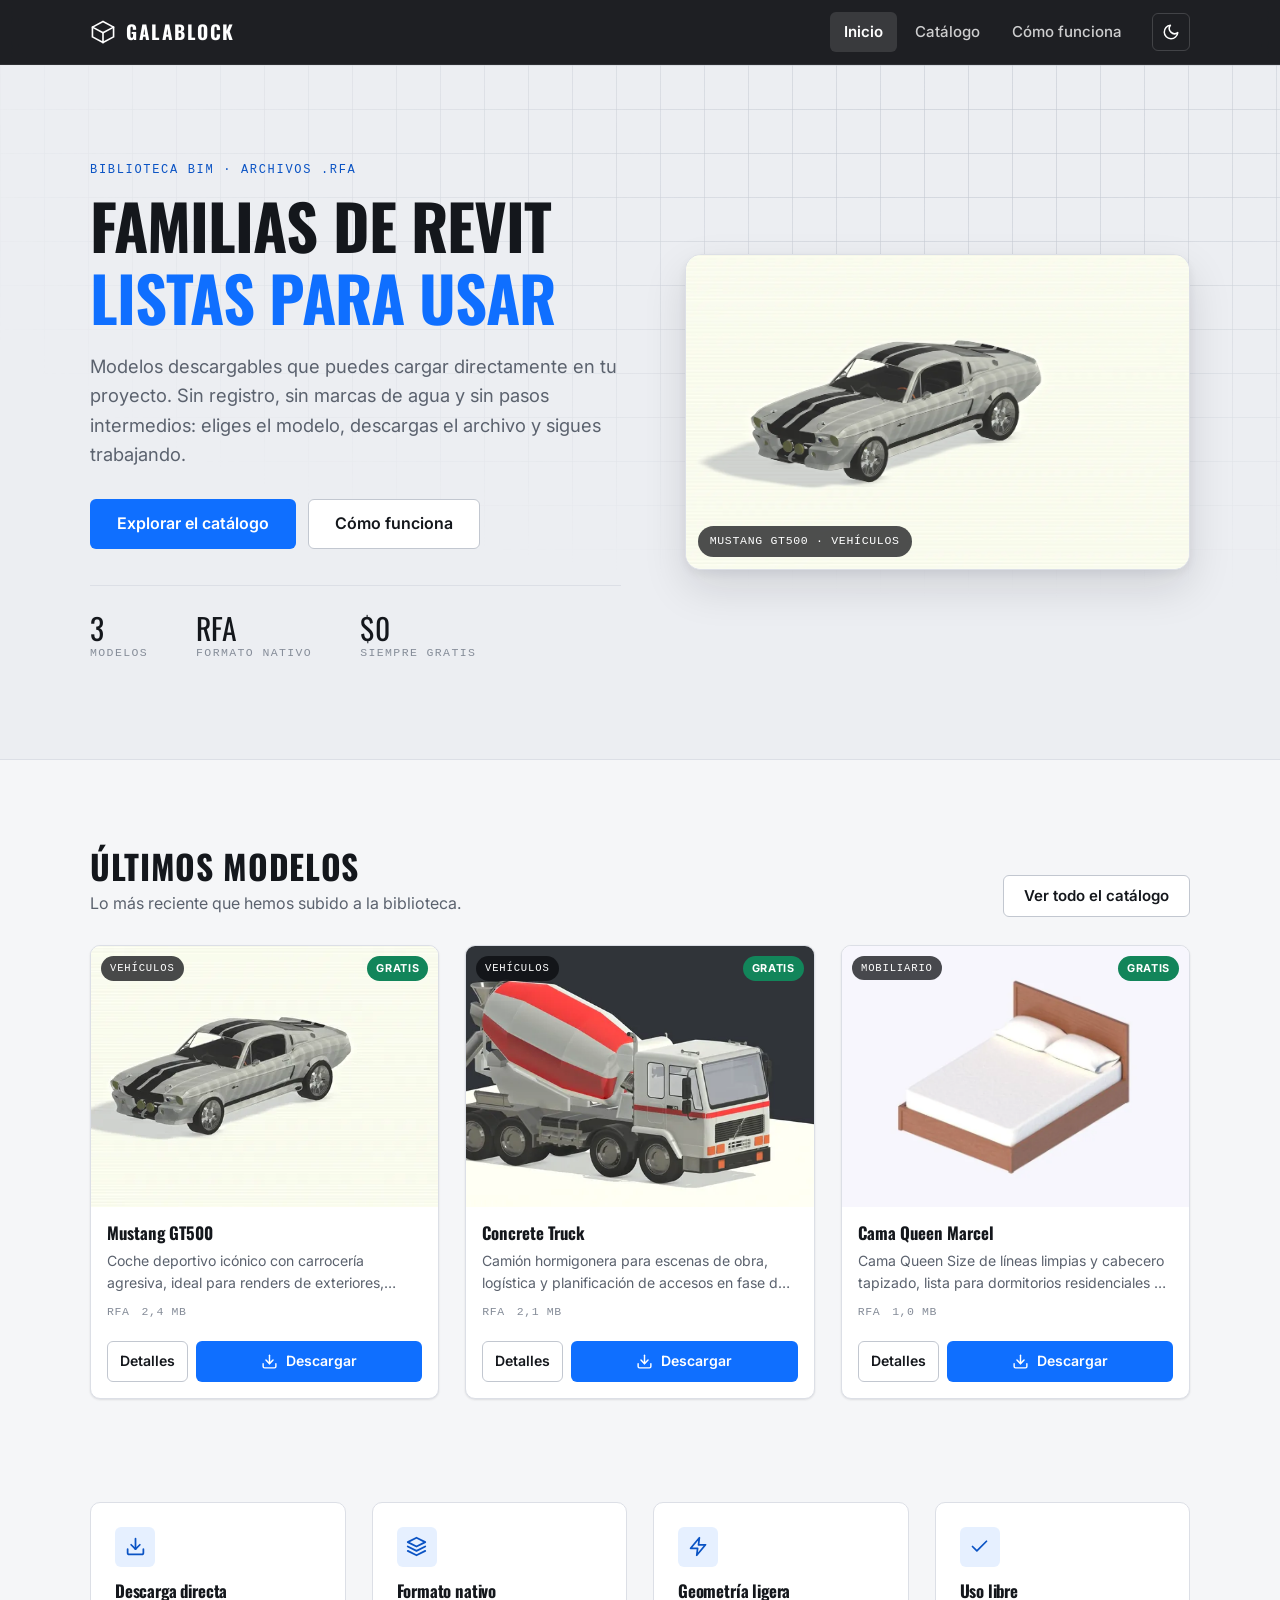
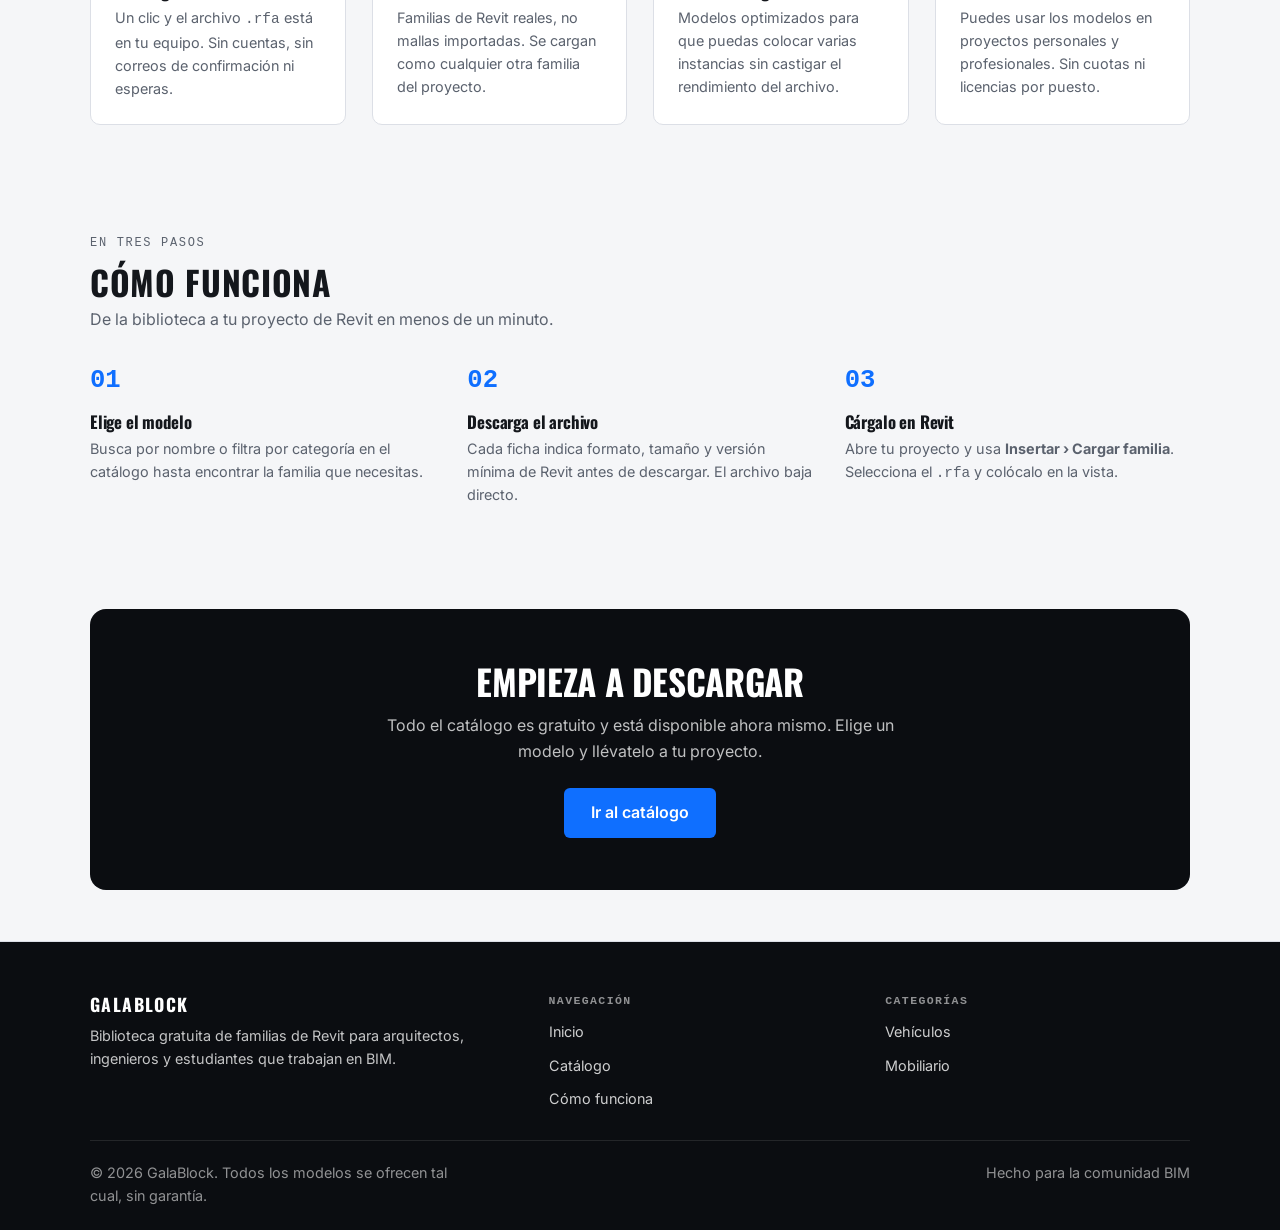
==== index.html @ b0af9d2e "Rediseño completo del sitio: rendimiento, accesibilidad, SEO y mantenimiento La web era una única pl" ====
<!DOCTYPE html>
<html lang="es">
<head>
<meta charset="UTF-8">
<meta name="viewport" content="width=device-width, initial-scale=1">
<title>GalaBlock — Familias de Revit gratis para descargar</title>
<meta name="description" content="Biblioteca gratuita de familias de Revit (.rfa) listas para cargar en tus proyectos BIM: vehículos, mobiliario y más. Descarga directa, sin registro.">
<meta name="author" content="GalaBlock">
<meta name="theme-color" content="#ffffff" media="(prefers-color-scheme: light)">
<meta name="theme-color" content="#0b0d11" media="(prefers-color-scheme: dark)">
<link rel="canonical" href="https://galablock-store.github.io/">

<!-- Redes sociales -->
<meta property="og:type" content="website">
<meta property="og:site_name" content="GalaBlock">
<meta property="og:locale" content="es_ES">
<meta property="og:title" content="GalaBlock — Familias de Revit gratis para descargar">
<meta property="og:description" content="Biblioteca gratuita de familias de Revit (.rfa) listas para cargar en tus proyectos BIM. Descarga directa, sin registro.">
<meta property="og:url" content="https://galablock-store.github.io/">
<meta property="og:image" content="https://galablock-store.github.io/assets/img/og-cover.jpg">
<meta property="og:image:width" content="1200">
<meta property="og:image:height" content="630">
<meta name="twitter:card" content="summary_large_image">
<meta name="twitter:title" content="GalaBlock — Familias de Revit gratis para descargar">
<meta name="twitter:description" content="Biblioteca gratuita de familias de Revit (.rfa) listas para cargar en tus proyectos BIM.">
<meta name="twitter:image" content="https://galablock-store.github.io/assets/img/og-cover.jpg">

<link rel="icon" href="favicon.svg" type="image/svg+xml">
<link rel="apple-touch-icon" href="favicon.svg">
<link rel="manifest" href="site.webmanifest">

<link rel="preconnect" href="https://fonts.googleapis.com">
<link rel="preconnect" href="https://fonts.gstatic.com" crossorigin>
<link rel="stylesheet" href="https://fonts.googleapis.com/css2?family=Oswald:wght@500;700&family=Inter:wght@400;500;600&display=swap">
<link rel="stylesheet" href="assets/css/styles.css">
<link rel="preload" as="image" href="assets/img/mustang-gt500-full.webp" type="image/webp">

<!-- Aplica el tema guardado antes de pintar, para evitar el destello blanco. -->
<script>
(function () {
  try {
    var saved = localStorage.getItem('galablock-theme');
    if (saved === 'light' || saved === 'dark') {
      document.documentElement.setAttribute('data-theme', saved);
      return;
    }
  } catch (e) {}
  document.documentElement.removeAttribute('data-theme');
})();
// Con JS activo se permite la animación de entrada; sin él, el contenido
// se muestra directamente en lugar de quedarse invisible.
document.documentElement.classList.add('js');
</script>

<script type="application/ld+json">
{
  "@context": "https://schema.org",
  "@type": "WebSite",
  "name": "GalaBlock",
  "url": "https://galablock-store.github.io/",
  "description": "Biblioteca gratuita de familias de Revit (.rfa) para proyectos BIM.",
  "inLanguage": "es",
  "potentialAction": {
    "@type": "SearchAction",
    "target": "https://galablock-store.github.io/products.html?q={search_term_string}",
    "query-input": "required name=search_term_string"
  }
}
</script>
</head>
<body>
<a class="skip-link" href="#main">Saltar al contenido</a>

<header class="site-header">
  <div class="wrap site-header__inner">
    <a class="brand" href="index.html">
      <svg class="brand__mark" viewBox="0 0 64 64" fill="none" stroke="currentColor" stroke-width="4" stroke-linejoin="round" stroke-linecap="round" aria-hidden="true">
        <path d="M32 6 58 20 32 34 6 20z"/><path d="M6 20v24l26 14V34"/><path d="M58 20v24L32 58"/>
      </svg>
      GALABLOCK
    </a>

    <button class="nav-toggle" type="button" aria-expanded="false" aria-controls="primary-nav" aria-label="Abrir menú">
      <svg viewBox="0 0 24 24" fill="none" stroke="currentColor" stroke-width="2" stroke-linecap="round" aria-hidden="true">
        <path d="M4 7h16M4 12h16M4 17h16"/>
      </svg>
    </button>

    <nav class="site-nav" id="primary-nav" aria-label="Navegación principal">
      <ul>
        <li><a href="index.html">Inicio</a></li>
        <li><a href="products.html">Catálogo</a></li>
        <li><a href="index.html#como-funciona">Cómo funciona</a></li>
      </ul>
    </nav>

    <button class="theme-toggle" type="button" aria-label="Cambiar tema" title="Cambiar tema">
      <svg class="icon-moon" viewBox="0 0 24 24" fill="none" stroke="currentColor" stroke-width="2" stroke-linecap="round" stroke-linejoin="round" aria-hidden="true">
        <path d="M21 12.8A9 9 0 1 1 11.2 3a7 7 0 0 0 9.8 9.8z"/>
      </svg>
      <svg class="icon-sun" viewBox="0 0 24 24" fill="none" stroke="currentColor" stroke-width="2" stroke-linecap="round" aria-hidden="true">
        <circle cx="12" cy="12" r="4"/><path d="M12 2v2M12 20v2M2 12h2M20 12h2M5 5l1.5 1.5M17.5 17.5 19 19M19 5l-1.5 1.5M6.5 17.5 5 19"/>
      </svg>
    </button>
  </div>
</header>

<main id="main">

  <!-- ===================== Hero ===================== -->
  <section class="hero">
    <div class="wrap hero__inner">
      <div>
        <p class="eyebrow">Biblioteca BIM · Archivos .rfa</p>
        <h1>Familias de Revit <em>listas para usar</em></h1>
        <p class="hero__lead">
          Modelos descargables que puedes cargar directamente en tu proyecto.
          Sin registro, sin marcas de agua y sin pasos intermedios: eliges el
          modelo, descargas el archivo y sigues trabajando.
        </p>
        <div class="hero__actions">
          <a class="btn btn--primary btn--lg" href="products.html">Explorar el catálogo</a>
          <a class="btn btn--ghost btn--lg" href="#como-funciona">Cómo funciona</a>
        </div>
        <ul class="hero__stats">
          <li>
            <span class="stat__value" data-stat="count">—</span>
            <span class="stat__label">Modelos</span>
          </li>
          <li>
            <span class="stat__value">RFA</span>
            <span class="stat__label">Formato nativo</span>
          </li>
          <li>
            <span class="stat__value">$0</span>
            <span class="stat__label">Siempre gratis</span>
          </li>
        </ul>
      </div>

      <figure class="hero__art">
        <picture>
          <source type="image/webp" srcset="assets/img/mustang-gt500-full.webp">
          <img src="assets/img/mustang-gt500-full.jpg"
               alt="Render de una familia de Revit de un coche deportivo Mustang GT500"
               width="1600" height="771" fetchpriority="high" decoding="async">
        </picture>
        <figcaption>Mustang GT500 · Vehículos</figcaption>
      </figure>
    </div>
  </section>

  <!-- Espacio publicitario (se mantiene el banner existente) -->
  <div class="wrap">
    <aside class="ad-slot" aria-label="Publicidad">
      <script>
        atOptions = {
          key: '94309094bdf5b0afbe1424dee0899a27',
          format: 'iframe',
          height: 90,
          width: 728,
          params: {}
        };
      </script>
      <script src="https://www.topcreativeformat.com/94309094bdf5b0afbe1424dee0899a27/invoke.js"></script>
    </aside>
  </div>

  <!-- ===================== Destacados ===================== -->
  <section class="section section--tight">
    <div class="wrap">
      <div class="section-head reveal">
        <div>
          <h2>Últimos modelos</h2>
          <p>Lo más reciente que hemos subido a la biblioteca.</p>
        </div>
        <a class="btn btn--ghost" href="products.html">Ver todo el catálogo</a>
      </div>

      <div class="grid" id="featured-grid" data-limit="3"></div>

      <noscript>
        <div class="empty-state">
          <h3>Activa JavaScript para ver el catálogo</h3>
          <p>Mientras tanto, puedes descargar los modelos directamente:</p>
          <ul style="list-style:none;display:grid;gap:10px;justify-items:center">
            <li><a href="galablock.store/LR_Ford_GT40_10353%20(2).rfa" download>Mustang GT500 (RFA, 2,4 MB)</a></li>
            <li><a href="galablock.store/Concrete_Truck_2012.rfa" download>Concrete Truck (RFA, 2,1 MB)</a></li>
            <li><a href="galablock.store/Cama%20Queen%20Marcel.rfa" download>Cama Queen Marcel (RFA, 1 MB)</a></li>
          </ul>
        </div>
      </noscript>
    </div>
  </section>

  <!-- ===================== Ventajas ===================== -->
  <section class="section section--tight">
    <div class="wrap">
      <ul class="features reveal">
        <li class="feature">
          <span class="feature__icon">
            <svg viewBox="0 0 24 24" fill="none" stroke="currentColor" stroke-width="2" stroke-linecap="round" stroke-linejoin="round" aria-hidden="true"><path d="M21 15v4a2 2 0 0 1-2 2H5a2 2 0 0 1-2-2v-4"/><path d="M7 10l5 5 5-5"/><path d="M12 15V3"/></svg>
          </span>
          <h3>Descarga directa</h3>
          <p>Un clic y el archivo <code>.rfa</code> está en tu equipo. Sin cuentas, sin correos de confirmación ni esperas.</p>
        </li>
        <li class="feature">
          <span class="feature__icon">
            <svg viewBox="0 0 24 24" fill="none" stroke="currentColor" stroke-width="2" stroke-linecap="round" stroke-linejoin="round" aria-hidden="true"><path d="M12 2 2 7l10 5 10-5z"/><path d="M2 17l10 5 10-5"/><path d="M2 12l10 5 10-5"/></svg>
          </span>
          <h3>Formato nativo</h3>
          <p>Familias de Revit reales, no mallas importadas. Se cargan como cualquier otra familia del proyecto.</p>
        </li>
        <li class="feature">
          <span class="feature__icon">
            <svg viewBox="0 0 24 24" fill="none" stroke="currentColor" stroke-width="2" stroke-linecap="round" stroke-linejoin="round" aria-hidden="true"><path d="M13 2 3 14h8l-1 8 10-12h-8z"/></svg>
          </span>
          <h3>Geometría ligera</h3>
          <p>Modelos optimizados para que puedas colocar varias instancias sin castigar el rendimiento del archivo.</p>
        </li>
        <li class="feature">
          <span class="feature__icon">
            <svg viewBox="0 0 24 24" fill="none" stroke="currentColor" stroke-width="2" stroke-linecap="round" stroke-linejoin="round" aria-hidden="true"><path d="M20 6 9 17l-5-5"/></svg>
          </span>
          <h3>Uso libre</h3>
          <p>Puedes usar los modelos en proyectos personales y profesionales. Sin cuotas ni licencias por puesto.</p>
        </li>
      </ul>
    </div>
  </section>

  <!-- ===================== Cómo funciona ===================== -->
  <section class="section section--tight" id="como-funciona">
    <div class="wrap">
      <div class="section-head reveal">
        <div>
          <p class="eyebrow">En tres pasos</p>
          <h2>Cómo funciona</h2>
          <p>De la biblioteca a tu proyecto de Revit en menos de un minuto.</p>
        </div>
      </div>
      <ol class="steps reveal">
        <li class="step">
          <h3>Elige el modelo</h3>
          <p>Busca por nombre o filtra por categoría en el catálogo hasta encontrar la familia que necesitas.</p>
        </li>
        <li class="step">
          <h3>Descarga el archivo</h3>
          <p>Cada ficha indica formato, tamaño y versión mínima de Revit antes de descargar. El archivo baja directo.</p>
        </li>
        <li class="step">
          <h3>Cárgalo en Revit</h3>
          <p>Abre tu proyecto y usa <strong>Insertar › Cargar familia</strong>. Selecciona el <code>.rfa</code> y colócalo en la vista.</p>
        </li>
      </ol>
    </div>
  </section>

  <!-- ===================== CTA ===================== -->
  <section class="section section--tight">
    <div class="wrap">
      <div class="cta reveal">
        <h2>Empieza a descargar</h2>
        <p>Todo el catálogo es gratuito y está disponible ahora mismo. Elige un modelo y llévatelo a tu proyecto.</p>
        <a class="btn btn--primary btn--lg" href="products.html">Ir al catálogo</a>
      </div>
    </div>
  </section>

</main>

<footer class="site-footer">
  <div class="wrap">
    <div class="site-footer__grid">
      <div>
        <h2>GalaBlock</h2>
        <p>Biblioteca gratuita de familias de Revit para arquitectos, ingenieros y estudiantes que trabajan en BIM.</p>
      </div>
      <div>
        <h3>Navegación</h3>
        <ul>
          <li><a href="index.html">Inicio</a></li>
          <li><a href="products.html">Catálogo</a></li>
          <li><a href="index.html#como-funciona">Cómo funciona</a></li>
        </ul>
      </div>
      <div>
        <h3>Categorías</h3>
        <ul>
          <li><a href="products.html?cat=vehiculos">Vehículos</a></li>
          <li><a href="products.html?cat=mobiliario">Mobiliario</a></li>
        </ul>
      </div>
    </div>
    <div class="site-footer__bottom">
      <p>&copy; <span data-role="year">2024</span> GalaBlock. Todos los modelos se ofrecen tal cual, sin garantía.</p>
      <p>Hecho para la comunidad BIM</p>
    </div>
  </div>
</footer>

<script src="assets/js/products.js"></script>
<script src="assets/js/app.js"></script>
</body>
</html>
---- assets/css/styles.css ----
/* ==========================================================================
   GalaBlock — Design system
   Biblioteca de familias Revit (.rfa)
   ========================================================================== */

/* --- Tokens ------------------------------------------------------------- */
:root {
  /* Neutrals (light theme) */
  --bg:            #f5f6f8;
  --bg-elevated:   #ffffff;
  --bg-sunken:     #eceef2;
  --surface-hover: #f9fafb;
  --border:        #dcdfe6;
  --border-strong: #c2c7d0;

  /* Text */
  --text:          #14171c;
  --text-muted:    #5b626e;
  --text-faint:    #868d99;
  --text-inverse:  #ffffff;

  /* Brand */
  --brand:         #0b0d11;
  --brand-contrast:#ffffff;
  --accent:        #0f6fff;
  --accent-hover:  #0a5ad6;
  --accent-soft:   rgba(15, 111, 255, 0.10);
  --accent-text:   #0a53c4;

  /* Utility */
  --success:       #12855a;
  --success-soft:  rgba(18, 133, 90, 0.10);

  /* Elevation */
  --shadow-sm: 0 1px 2px rgba(16, 20, 28, .06), 0 1px 3px rgba(16, 20, 28, .05);
  --shadow-md: 0 2px 4px rgba(16, 20, 28, .05), 0 8px 20px rgba(16, 20, 28, .08);
  --shadow-lg: 0 4px 8px rgba(16, 20, 28, .06), 0 18px 44px rgba(16, 20, 28, .12);

  /* Geometry */
  --radius-sm: 6px;
  --radius:    10px;
  --radius-lg: 16px;
  --header-h:  64px;
  --maxw:      1180px;
  --gutter:    clamp(16px, 4vw, 40px);

  /* Type */
  --font-display: 'Oswald', 'Arial Narrow', sans-serif;
  --font-body: 'Inter', -apple-system, BlinkMacSystemFont, 'Segoe UI', Roboto, Helvetica, Arial, sans-serif;
  --font-mono: ui-monospace, SFMono-Regular, 'SF Mono', Menlo, Consolas, monospace;

  --ease: cubic-bezier(.4, 0, .2, 1);
  color-scheme: light;
}

/* Dark theme — auto, unless the visitor forced light */
@media (prefers-color-scheme: dark) {
  :root:not([data-theme="light"]) {
    --bg:            #0c0e12;
    --bg-elevated:   #14171d;
    --bg-sunken:     #090a0d;
    --surface-hover: #1b1f27;
    --border:        #262b35;
    --border-strong: #39404d;

    --text:          #eef0f4;
    --text-muted:    #a3abb9;
    --text-faint:    #7a828f;
    --text-inverse:  #0c0e12;

    --brand:         #14171d;
    --brand-contrast:#eef0f4;
    --accent:        #4d94ff;
    --accent-hover:  #6ba6ff;
    --accent-soft:   rgba(77, 148, 255, 0.14);
    --accent-text:   #8dbaff;

    --success:       #35c58c;
    --success-soft:  rgba(53, 197, 140, 0.14);

    --shadow-sm: 0 1px 2px rgba(0, 0, 0, .4);
    --shadow-md: 0 2px 4px rgba(0, 0, 0, .3), 0 8px 20px rgba(0, 0, 0, .45);
    --shadow-lg: 0 4px 8px rgba(0, 0, 0, .3), 0 18px 44px rgba(0, 0, 0, .55);
    color-scheme: dark;
  }
}

/* Dark theme — explicitly chosen */
:root[data-theme="dark"] {
  --bg:            #0c0e12;
  --bg-elevated:   #14171d;
  --bg-sunken:     #090a0d;
  --surface-hover: #1b1f27;
  --border:        #262b35;
  --border-strong: #39404d;

  --text:          #eef0f4;
  --text-muted:    #a3abb9;
  --text-faint:    #7a828f;
  --text-inverse:  #0c0e12;

  --brand:         #14171d;
  --brand-contrast:#eef0f4;
  --accent:        #4d94ff;
  --accent-hover:  #6ba6ff;
  --accent-soft:   rgba(77, 148, 255, 0.14);
  --accent-text:   #8dbaff;

  --success:       #35c58c;
  --success-soft:  rgba(53, 197, 140, 0.14);

  --shadow-sm: 0 1px 2px rgba(0, 0, 0, .4);
  --shadow-md: 0 2px 4px rgba(0, 0, 0, .3), 0 8px 20px rgba(0, 0, 0, .45);
  --shadow-lg: 0 4px 8px rgba(0, 0, 0, .3), 0 18px 44px rgba(0, 0, 0, .55);
  color-scheme: dark;
}

/* --- Reset -------------------------------------------------------------- */
*, *::before, *::after { box-sizing: border-box; }
* { margin: 0; padding: 0; }

html {
  -webkit-text-size-adjust: 100%;
  scroll-behavior: smooth;
  scroll-padding-top: calc(var(--header-h) + 16px);
}
@media (prefers-reduced-motion: reduce) {
  html { scroll-behavior: auto; }
  *, *::before, *::after {
    animation-duration: .01ms !important;
    animation-iteration-count: 1 !important;
    transition-duration: .01ms !important;
  }
}

body {
  font-family: var(--font-body);
  background-color: var(--bg);
  color: var(--text);
  font-size: 16px;
  line-height: 1.6;
  min-height: 100vh;
  display: flex;
  flex-direction: column;
  -webkit-font-smoothing: antialiased;
  text-rendering: optimizeLegibility;
}

img, picture, svg { display: block; max-width: 100%; }
button, input, select, textarea { font: inherit; color: inherit; }
a { color: var(--accent-text); text-decoration-thickness: 1px; text-underline-offset: 2px; }

:focus-visible {
  outline: 2px solid var(--accent);
  outline-offset: 2px;
  border-radius: 3px;
}

h1, h2, h3, h4 {
  font-family: var(--font-display);
  font-weight: 700;
  line-height: 1.15;
  letter-spacing: -0.01em;
  text-wrap: balance;
}

/* --- Layout helpers ----------------------------------------------------- */
.wrap {
  width: 100%;
  max-width: var(--maxw);
  margin-inline: auto;
  padding-inline: var(--gutter);
}

main { flex: 1 0 auto; }

.section { padding-block: clamp(48px, 7vw, 88px); }
.section--tight { padding-block: clamp(32px, 4vw, 52px); }

.section-head {
  display: flex;
  align-items: flex-end;
  justify-content: space-between;
  gap: 20px;
  flex-wrap: wrap;
  margin-bottom: 28px;
}
.section-head h2 {
  font-size: clamp(1.5rem, 3.4vw, 2.1rem);
  text-transform: uppercase;
  letter-spacing: .02em;
}
.section-head p { color: var(--text-muted); margin-top: 6px; max-width: 58ch; }

.eyebrow {
  font-family: var(--font-mono);
  font-size: .75rem;
  letter-spacing: .14em;
  text-transform: uppercase;
  color: var(--accent-text);
  margin-bottom: 10px;
}

.skip-link {
  position: absolute;
  left: 50%;
  top: 0;
  transform: translate(-50%, -110%);
  z-index: 2000;
  background: var(--accent);
  color: #fff;
  padding: 10px 18px;
  border-radius: 0 0 var(--radius) var(--radius);
  font-weight: 600;
  text-decoration: none;
  transition: transform .18s var(--ease);
}
.skip-link:focus-visible { transform: translate(-50%, 0); }

/* --- Header ------------------------------------------------------------- */
.site-header {
  position: sticky;
  top: 0;
  z-index: 1000;
  background: color-mix(in srgb, var(--brand) 92%, transparent);
  backdrop-filter: saturate(180%) blur(12px);
  -webkit-backdrop-filter: saturate(180%) blur(12px);
  border-bottom: 1px solid rgba(255, 255, 255, .08);
  color: var(--brand-contrast);
}
@supports not (backdrop-filter: blur(1px)) {
  .site-header { background: var(--brand); }
}

.site-header__inner {
  min-height: var(--header-h);
  display: flex;
  align-items: center;
  gap: 16px;
}

.brand {
  display: inline-flex;
  align-items: center;
  gap: 10px;
  font-family: var(--font-display);
  font-size: 1.2rem;
  font-weight: 700;
  letter-spacing: .08em;
  color: var(--brand-contrast);
  text-decoration: none;
  margin-right: auto;
  transition: opacity .18s var(--ease);
}
.brand:hover { opacity: .82; }
.brand__mark { width: 26px; height: 26px; flex: none; }

.site-nav ul {
  list-style: none;
  display: flex;
  align-items: center;
  gap: 4px;
}
.site-nav a {
  display: block;
  padding: 8px 14px;
  border-radius: var(--radius-sm);
  color: var(--brand-contrast);
  opacity: .78;
  font-size: .94rem;
  font-weight: 500;
  text-decoration: none;
  transition: background-color .18s var(--ease), opacity .18s var(--ease);
}
.site-nav a:hover { opacity: 1; background: rgba(255, 255, 255, .08); }
.site-nav a[aria-current="page"] {
  opacity: 1;
  background: rgba(255, 255, 255, .12);
  font-weight: 600;
}

.theme-toggle {
  display: grid;
  place-items: center;
  width: 38px;
  height: 38px;
  flex: none;
  border: 1px solid rgba(255, 255, 255, .16);
  border-radius: var(--radius-sm);
  background: transparent;
  color: var(--brand-contrast);
  cursor: pointer;
  transition: background-color .18s var(--ease), border-color .18s var(--ease);
}
.theme-toggle:hover { background: rgba(255, 255, 255, .1); border-color: rgba(255, 255, 255, .3); }
.theme-toggle svg { width: 18px; height: 18px; }
.theme-toggle .icon-sun { display: none; }
:root[data-theme="dark"] .theme-toggle .icon-sun { display: block; }
:root[data-theme="dark"] .theme-toggle .icon-moon { display: none; }
@media (prefers-color-scheme: dark) {
  :root:not([data-theme="light"]) .theme-toggle .icon-sun { display: block; }
  :root:not([data-theme="light"]) .theme-toggle .icon-moon { display: none; }
}

.nav-toggle { display: none; }

@media (max-width: 640px) {
  .nav-toggle {
    display: grid;
    place-items: center;
    width: 38px; height: 38px; flex: none;
    border: 1px solid rgba(255, 255, 255, .16);
    border-radius: var(--radius-sm);
    background: transparent;
    color: var(--brand-contrast);
    cursor: pointer;
  }
  .nav-toggle svg { width: 20px; height: 20px; }
  .site-nav {
    position: absolute;
    top: 100%; left: 0; right: 0;
    background: var(--brand);
    border-bottom: 1px solid rgba(255, 255, 255, .1);
    padding: 8px var(--gutter) 14px;
    display: none;
    box-shadow: var(--shadow-lg);
  }
  .site-nav[data-open="true"] { display: block; }
  .site-nav ul { flex-direction: column; align-items: stretch; gap: 2px; }
  .site-nav a { padding: 12px 14px; font-size: 1rem; }
}

/* --- Buttons ------------------------------------------------------------ */
.btn {
  display: inline-flex;
  align-items: center;
  justify-content: center;
  gap: 8px;
  padding: 11px 20px;
  border: 1px solid transparent;
  border-radius: var(--radius-sm);
  font-family: var(--font-body);
  font-size: .94rem;
  font-weight: 600;
  line-height: 1.2;
  text-decoration: none;
  cursor: pointer;
  white-space: nowrap;
  transition: background-color .18s var(--ease), border-color .18s var(--ease),
              color .18s var(--ease), transform .12s var(--ease);
}
.btn:active { transform: translateY(1px); }
.btn svg { width: 17px; height: 17px; flex: none; }

.btn--primary { background: var(--accent); color: #fff; }
.btn--primary:hover { background: var(--accent-hover); }

.btn--dark {
  background: var(--brand);
  color: var(--brand-contrast);
  border-color: var(--brand);
}
:root[data-theme="dark"] .btn--dark,
.btn--dark { }
.btn--dark:hover { background: color-mix(in srgb, var(--brand) 82%, var(--accent)); }

.btn--ghost {
  background: var(--bg-elevated);
  color: var(--text);
  border-color: var(--border-strong);
}
.btn--ghost:hover { background: var(--surface-hover); border-color: var(--text-faint); }

.btn--block { width: 100%; }
.btn--lg { padding: 14px 26px; font-size: 1rem; }

/* --- Hero --------------------------------------------------------------- */
.hero {
  position: relative;
  overflow: hidden;
  background: var(--bg-sunken);
  border-bottom: 1px solid var(--border);
}
.hero::before {
  content: "";
  position: absolute;
  inset: 0;
  background-image:
    linear-gradient(to right, color-mix(in srgb, var(--border-strong) 55%, transparent) 1px, transparent 1px),
    linear-gradient(to bottom, color-mix(in srgb, var(--border-strong) 55%, transparent) 1px, transparent 1px);
  background-size: 44px 44px;
  mask-image: radial-gradient(120% 90% at 78% 12%, #000 10%, transparent 72%);
  -webkit-mask-image: radial-gradient(120% 90% at 78% 12%, #000 10%, transparent 72%);
  pointer-events: none;
}
.hero__inner {
  position: relative;
  display: grid;
  grid-template-columns: minmax(0, 1.05fr) minmax(0, 1fr);
  gap: clamp(28px, 5vw, 64px);
  align-items: center;
  padding-block: clamp(48px, 8vw, 96px);
}
.hero h1 {
  font-size: clamp(2.2rem, 6.2vw, 3.9rem);
  text-transform: uppercase;
  letter-spacing: -0.015em;
}
.hero h1 em {
  font-style: normal;
  color: var(--accent);
  display: block;
}
.hero__lead {
  margin-top: 18px;
  font-size: clamp(1rem, 1.9vw, 1.15rem);
  color: var(--text-muted);
  max-width: 48ch;
}
.hero__actions {
  margin-top: 30px;
  display: flex;
  flex-wrap: wrap;
  gap: 12px;
}
.hero__stats {
  margin-top: 36px;
  padding-top: 26px;
  border-top: 1px solid var(--border);
  display: flex;
  flex-wrap: wrap;
  gap: clamp(22px, 5vw, 48px);
  list-style: none;
}
.hero__stats dt, .hero__stats .stat__label {
  display: block;
  font-family: var(--font-mono);
  font-size: .72rem;
  letter-spacing: .12em;
  text-transform: uppercase;
  color: var(--text-faint);
}
.hero__stats .stat__value {
  display: block;
  font-family: var(--font-display);
  font-size: 1.85rem;
  line-height: 1.1;
  color: var(--text);
}
.hero__art {
  position: relative;
  border-radius: var(--radius-lg);
  overflow: hidden;
  border: 1px solid var(--border);
  box-shadow: var(--shadow-lg);
  background: var(--bg-elevated);
  aspect-ratio: 16 / 10;
}
.hero__art picture { display: block; width: 100%; height: 100%; }
.hero__art img { width: 100%; height: 100%; object-fit: cover; }
.hero__art figcaption {
  position: absolute;
  left: 12px; bottom: 12px;
  padding: 6px 12px;
  border-radius: 999px;
  background: rgba(10, 12, 16, .72);
  backdrop-filter: blur(6px);
  -webkit-backdrop-filter: blur(6px);
  color: #fff;
  font-family: var(--font-mono);
  font-size: .72rem;
  letter-spacing: .06em;
  text-transform: uppercase;
}

@media (max-width: 860px) {
  .hero__inner { grid-template-columns: 1fr; }
  .hero__art { order: -1; aspect-ratio: 16 / 9; }
}

/* --- Product grid ------------------------------------------------------- */
.grid {
  display: grid;
  grid-template-columns: repeat(auto-fill, minmax(280px, 1fr));
  gap: clamp(16px, 2.4vw, 26px);
}

.card {
  position: relative;
  display: flex;
  flex-direction: column;
  background: var(--bg-elevated);
  border: 1px solid var(--border);
  border-radius: var(--radius);
  overflow: hidden;
  box-shadow: var(--shadow-sm);
  transition: transform .2s var(--ease), box-shadow .2s var(--ease), border-color .2s var(--ease);
}
.card:hover {
  transform: translateY(-3px);
  box-shadow: var(--shadow-md);
  border-color: var(--border-strong);
}
.card:focus-within {
  border-color: var(--accent);
  box-shadow: 0 0 0 3px var(--accent-soft);
}

.card__media {
  position: relative;
  display: block;
  aspect-ratio: 4 / 3;
  background: var(--bg-sunken);
  overflow: hidden;
  text-decoration: none;
}
.card__media picture { display: block; width: 100%; height: 100%; }
.card__media img {
  width: 100%;
  height: 100%;
  object-fit: cover;
  transition: transform .4s var(--ease);
}
.card:hover .card__media img { transform: scale(1.04); }

.card__badge {
  position: absolute;
  top: 10px; left: 10px;
  padding: 4px 9px;
  border-radius: 999px;
  background: rgba(10, 12, 16, .74);
  backdrop-filter: blur(6px);
  -webkit-backdrop-filter: blur(6px);
  color: #fff;
  font-family: var(--font-mono);
  font-size: .66rem;
  letter-spacing: .08em;
  text-transform: uppercase;
}
.card__free {
  position: absolute;
  top: 10px; right: 10px;
  padding: 4px 9px;
  border-radius: 999px;
  background: var(--success);
  color: #fff;
  font-size: .68rem;
  font-weight: 700;
  letter-spacing: .06em;
  text-transform: uppercase;
}

.card__body {
  display: flex;
  flex-direction: column;
  flex: 1;
  gap: 8px;
  padding: 16px;
}
.card__title {
  font-size: 1.05rem;
  letter-spacing: 0;
}
.card__title a {
  color: var(--text);
  text-decoration: none;
}
.card__title a:hover { color: var(--accent-text); }
.card__desc {
  font-size: .88rem;
  color: var(--text-muted);
  display: -webkit-box;
  -webkit-line-clamp: 2;
  line-clamp: 2;
  -webkit-box-orient: vertical;
  overflow: hidden;
}
.card__meta {
  display: flex;
  flex-wrap: wrap;
  gap: 6px 12px;
  font-family: var(--font-mono);
  font-size: .72rem;
  color: var(--text-faint);
  text-transform: uppercase;
  letter-spacing: .05em;
}
.card__actions {
  margin-top: auto;
  padding-top: 12px;
  display: grid;
  grid-template-columns: auto minmax(0, 1fr);
  gap: 8px;
}
.card__actions .btn {
  min-width: 0;
  padding-inline: 12px;
  font-size: .88rem;
  overflow: hidden;
}
.card__actions .btn span {
  overflow: hidden;
  text-overflow: ellipsis;
}

/* --- Toolbar (search / filter / sort) ----------------------------------- */
.toolbar {
  display: grid;
  grid-template-columns: minmax(200px, 1fr) auto auto;
  gap: 12px;
  align-items: center;
  padding: 14px;
  background: var(--bg-elevated);
  border: 1px solid var(--border);
  border-radius: var(--radius);
  box-shadow: var(--shadow-sm);
  margin-bottom: 22px;
}
@media (max-width: 680px) {
  .toolbar { grid-template-columns: 1fr; }
}

.search {
  position: relative;
  display: flex;
  align-items: center;
}
.search svg {
  position: absolute;
  left: 12px;
  width: 17px; height: 17px;
  color: var(--text-faint);
  pointer-events: none;
}
.search input {
  width: 100%;
  padding: 10px 38px 10px 38px;
  background: var(--bg);
  border: 1px solid var(--border);
  border-radius: var(--radius-sm);
  font-size: .94rem;
  transition: border-color .18s var(--ease), box-shadow .18s var(--ease);
}
.search input::placeholder { color: var(--text-faint); }
.search input:focus {
  outline: none;
  border-color: var(--accent);
  box-shadow: 0 0 0 3px var(--accent-soft);
}
.search__clear {
  position: absolute;
  right: 8px;
  display: none;
  place-items: center;
  width: 24px; height: 24px;
  border: none;
  border-radius: 50%;
  background: var(--bg-sunken);
  color: var(--text-muted);
  cursor: pointer;
  line-height: 1;
}
.search__clear:hover { background: var(--border); color: var(--text); }
.search[data-filled="true"] .search__clear { display: grid; }

.field {
  display: flex;
  align-items: center;
  gap: 8px;
}
.field label {
  font-family: var(--font-mono);
  font-size: .72rem;
  letter-spacing: .1em;
  text-transform: uppercase;
  color: var(--text-faint);
  white-space: nowrap;
}
.field select {
  padding: 10px 32px 10px 12px;
  background: var(--bg) url("data:image/svg+xml,%3Csvg xmlns='http://www.w3.org/2000/svg' viewBox='0 0 24 24' fill='none' stroke='%23868d99' stroke-width='2.2' stroke-linecap='round'%3E%3Cpath d='M6 9l6 6 6-6'/%3E%3C/svg%3E") no-repeat right 9px center / 15px;
  border: 1px solid var(--border);
  border-radius: var(--radius-sm);
  font-size: .9rem;
  cursor: pointer;
  appearance: none;
  -webkit-appearance: none;
}
.field select:focus {
  outline: none;
  border-color: var(--accent);
  box-shadow: 0 0 0 3px var(--accent-soft);
}

.chips {
  display: flex;
  flex-wrap: wrap;
  gap: 8px;
  margin-bottom: 20px;
}
.chip {
  padding: 7px 15px;
  border: 1px solid var(--border);
  border-radius: 999px;
  background: var(--bg-elevated);
  color: var(--text-muted);
  font-size: .86rem;
  font-weight: 500;
  cursor: pointer;
  transition: all .18s var(--ease);
}
.chip:hover { border-color: var(--border-strong); color: var(--text); }
.chip[aria-pressed="true"] {
  background: var(--brand);
  border-color: var(--brand);
  color: var(--brand-contrast);
}

.results-count {
  font-family: var(--font-mono);
  font-size: .78rem;
  letter-spacing: .06em;
  text-transform: uppercase;
  color: var(--text-faint);
  margin-bottom: 18px;
}
.results-count strong { color: var(--text); }

.empty-state {
  grid-column: 1 / -1;
  text-align: center;
  padding: clamp(40px, 8vw, 72px) 20px;
  background: var(--bg-elevated);
  border: 1px dashed var(--border-strong);
  border-radius: var(--radius);
}
.empty-state h3 { font-size: 1.25rem; margin-bottom: 8px; }
.empty-state p { color: var(--text-muted); margin-bottom: 18px; }

/* --- Feature list ------------------------------------------------------- */
.features {
  display: grid;
  grid-template-columns: repeat(auto-fit, minmax(230px, 1fr));
  gap: clamp(16px, 2.4vw, 26px);
  list-style: none;
}
.feature {
  padding: 24px;
  background: var(--bg-elevated);
  border: 1px solid var(--border);
  border-radius: var(--radius);
}
.feature__icon {
  display: grid;
  place-items: center;
  width: 40px; height: 40px;
  margin-bottom: 14px;
  border-radius: var(--radius-sm);
  background: var(--accent-soft);
  color: var(--accent-text);
}
.feature__icon svg { width: 21px; height: 21px; }
.feature h3 { font-size: 1.05rem; margin-bottom: 6px; }
.feature p { font-size: .9rem; color: var(--text-muted); }

/* --- Steps -------------------------------------------------------------- */
.steps {
  display: grid;
  grid-template-columns: repeat(auto-fit, minmax(220px, 1fr));
  gap: clamp(18px, 3vw, 32px);
  counter-reset: step;
  list-style: none;
}
.step { counter-increment: step; }
.step::before {
  content: counter(step, decimal-leading-zero);
  display: block;
  font-family: var(--font-mono);
  font-size: 1.6rem;
  font-weight: 600;
  color: var(--accent);
  margin-bottom: 10px;
}
.step h3 { font-size: 1.05rem; margin-bottom: 6px; }
.step p { font-size: .9rem; color: var(--text-muted); }

/* --- CTA band ----------------------------------------------------------- */
.cta {
  background: var(--brand);
  color: var(--brand-contrast);
  border-radius: var(--radius-lg);
  padding: clamp(32px, 5vw, 52px);
  text-align: center;
}
.cta h2 {
  font-size: clamp(1.5rem, 3.6vw, 2.2rem);
  text-transform: uppercase;
  margin-bottom: 12px;
}
.cta p {
  color: color-mix(in srgb, var(--brand-contrast) 74%, transparent);
  max-width: 54ch;
  margin: 0 auto 24px;
}

/* --- Product detail ----------------------------------------------------- */
.breadcrumb {
  display: flex;
  flex-wrap: wrap;
  align-items: center;
  gap: 8px;
  list-style: none;
  font-size: .84rem;
  color: var(--text-faint);
  padding-block: 20px 0;
}
.breadcrumb a { color: var(--text-muted); text-decoration: none; }
.breadcrumb a:hover { color: var(--accent-text); text-decoration: underline; }
.breadcrumb li + li::before { content: "/"; margin-right: 8px; color: var(--border-strong); }
.breadcrumb [aria-current="page"] { color: var(--text); }

.detail {
  display: grid;
  grid-template-columns: minmax(0, 1.4fr) minmax(280px, .9fr);
  gap: clamp(24px, 4vw, 48px);
  align-items: start;
  padding-block: clamp(24px, 4vw, 40px) clamp(40px, 6vw, 72px);
}
@media (max-width: 860px) {
  .detail { grid-template-columns: 1fr; }
}

.detail__figure {
  margin: 0;
  border: 1px solid var(--border);
  border-radius: var(--radius-lg);
  overflow: hidden;
  background: var(--bg-sunken);
  box-shadow: var(--shadow-md);
}
.detail__figure picture { display: block; }
.detail__figure img { width: 100%; height: auto; }

.detail__panel {
  position: sticky;
  top: calc(var(--header-h) + 20px);
  background: var(--bg-elevated);
  border: 1px solid var(--border);
  border-radius: var(--radius-lg);
  padding: clamp(20px, 3vw, 28px);
  box-shadow: var(--shadow-sm);
}
@media (max-width: 860px) { .detail__panel { position: static; } }

.detail__panel h1 {
  font-size: clamp(1.5rem, 3.4vw, 2rem);
  margin-bottom: 10px;
}
.detail__desc { color: var(--text-muted); margin-bottom: 20px; }

.spec-list {
  margin: 0 0 22px;
  border-top: 1px solid var(--border);
}
.spec-list > div {
  display: flex;
  justify-content: space-between;
  align-items: baseline;
  gap: 16px;
  padding: 11px 0;
  border-bottom: 1px solid var(--border);
}
.spec-list dt {
  font-family: var(--font-mono);
  font-size: .72rem;
  letter-spacing: .1em;
  text-transform: uppercase;
  color: var(--text-faint);
}
.spec-list dd { font-size: .92rem; font-weight: 500; text-align: right; }

.tags { display: flex; flex-wrap: wrap; gap: 7px; margin-top: 18px; list-style: none; }
.tag {
  display: inline-block;
  text-decoration: none;
  padding: 4px 11px;
  border-radius: 999px;
  background: var(--bg-sunken);
  border: 1px solid var(--border);
  font-size: .76rem;
  color: var(--text-muted);
}

a.tag:hover { border-color: var(--accent); color: var(--accent-text); }

.notice {
  display: flex;
  gap: 10px;
  padding: 12px 14px;
  margin-top: 16px;
  border-radius: var(--radius-sm);
  background: var(--accent-soft);
  border: 1px solid color-mix(in srgb, var(--accent) 28%, transparent);
  font-size: .84rem;
  color: var(--text-muted);
}
.notice svg { width: 17px; height: 17px; flex: none; color: var(--accent-text); margin-top: 3px; }

/* --- Ad slot ------------------------------------------------------------ */
.ad-slot {
  display: flex;
  justify-content: center;
  align-items: center;
  overflow: hidden;
  margin-inline: auto;
  padding-block: 18px;
  min-height: 0;
}
.ad-slot > iframe, .ad-slot iframe { max-width: 100%; border: 0; }

/* --- Footer ------------------------------------------------------------- */
.site-footer {
  margin-top: auto;
  background: var(--brand);
  color: color-mix(in srgb, var(--brand-contrast) 76%, transparent);
  padding-block: clamp(36px, 5vw, 52px) 24px;
  border-top: 1px solid var(--border);
}
.site-footer__grid {
  display: grid;
  grid-template-columns: minmax(0, 1.4fr) repeat(auto-fit, minmax(150px, 1fr));
  gap: 32px;
  padding-bottom: 28px;
}
.site-footer h2 {
  font-size: 1.1rem;
  letter-spacing: .08em;
  color: var(--brand-contrast);
  margin-bottom: 10px;
  text-transform: uppercase;
}
.site-footer h3 {
  font-family: var(--font-mono);
  font-size: .72rem;
  font-weight: 600;
  letter-spacing: .12em;
  text-transform: uppercase;
  color: color-mix(in srgb, var(--brand-contrast) 55%, transparent);
  margin-bottom: 12px;
}
.site-footer p { font-size: .9rem; max-width: 42ch; }
.site-footer ul { list-style: none; display: grid; gap: 8px; }
.site-footer a {
  color: color-mix(in srgb, var(--brand-contrast) 80%, transparent);
  font-size: .9rem;
  text-decoration: none;
}
.site-footer a:hover { color: var(--brand-contrast); text-decoration: underline; }
.site-footer__bottom {
  border-top: 1px solid rgba(255, 255, 255, .1);
  padding-top: 20px;
  display: flex;
  flex-wrap: wrap;
  gap: 10px 20px;
  justify-content: space-between;
  font-size: .82rem;
  color: color-mix(in srgb, var(--brand-contrast) 55%, transparent);
}

/* --- 404 ---------------------------------------------------------------- */
.error-page {
  display: grid;
  place-items: center;
  text-align: center;
  padding: clamp(56px, 12vh, 120px) var(--gutter);
}
.error-page__code {
  font-family: var(--font-mono);
  font-size: clamp(4rem, 16vw, 8rem);
  font-weight: 700;
  line-height: 1;
  color: var(--accent);
  letter-spacing: -0.04em;
}
.error-page h1 {
  font-size: clamp(1.4rem, 4vw, 2rem);
  text-transform: uppercase;
  margin: 14px 0 10px;
}
.error-page p { color: var(--text-muted); max-width: 46ch; margin-bottom: 26px; }
.error-page__actions { display: flex; flex-wrap: wrap; gap: 12px; justify-content: center; }

/* --- Reveal on scroll --------------------------------------------------- */
@media (prefers-reduced-motion: no-preference) {
  :root.js .reveal {
    opacity: 0;
    transform: translateY(14px);
    transition: opacity .55s var(--ease), transform .55s var(--ease);
  }
  :root.js .reveal.is-visible { opacity: 1; transform: none; }
}

/* --- Utilities / print -------------------------------------------------- */
.visually-hidden {
  position: absolute !important;
  width: 1px; height: 1px;
  margin: -1px; padding: 0;
  overflow: hidden;
  clip: rect(0 0 0 0);
  clip-path: inset(50%);
  white-space: nowrap;
  border: 0;
}
[hidden] { display: none !important; }

@media print {
  .site-header, .site-footer, .ad-slot, .toolbar, .chips, .theme-toggle { display: none !important; }
  body { background: #fff; color: #000; }
  .detail { grid-template-columns: 1fr; }
}
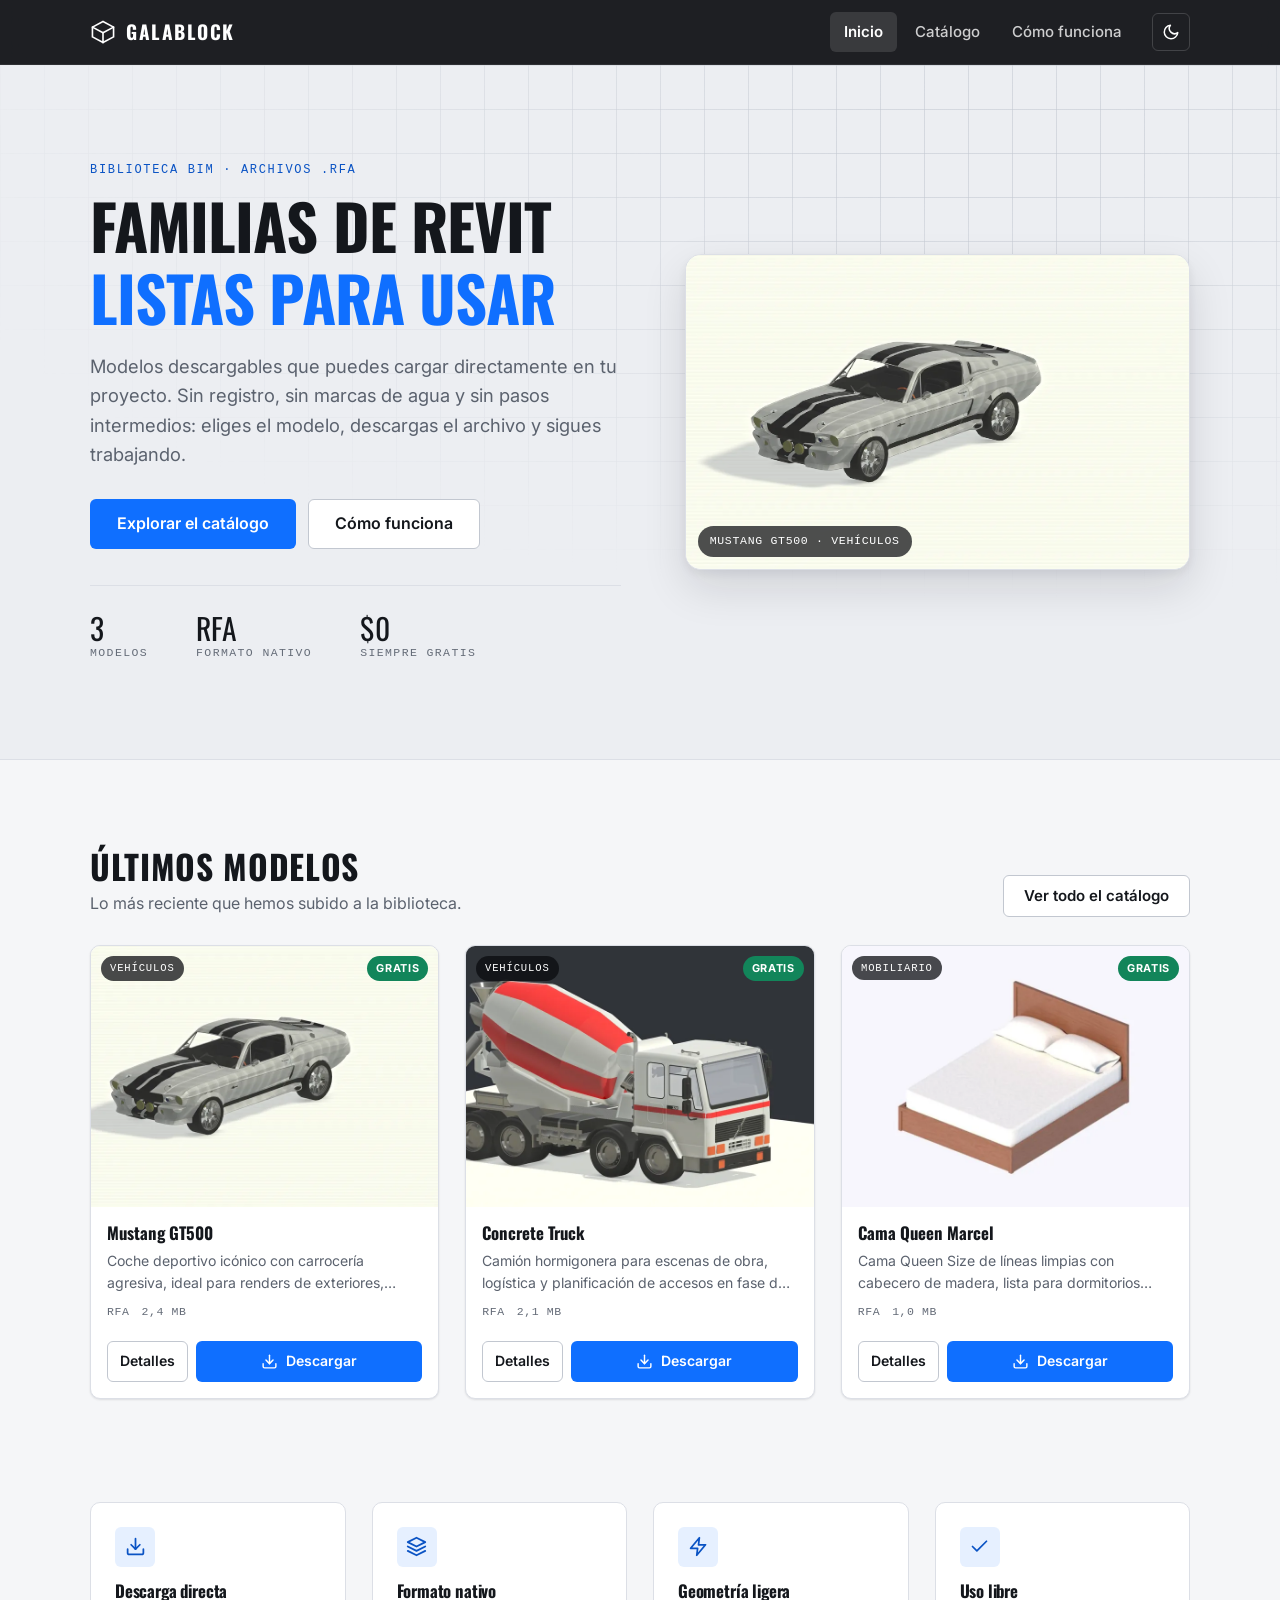
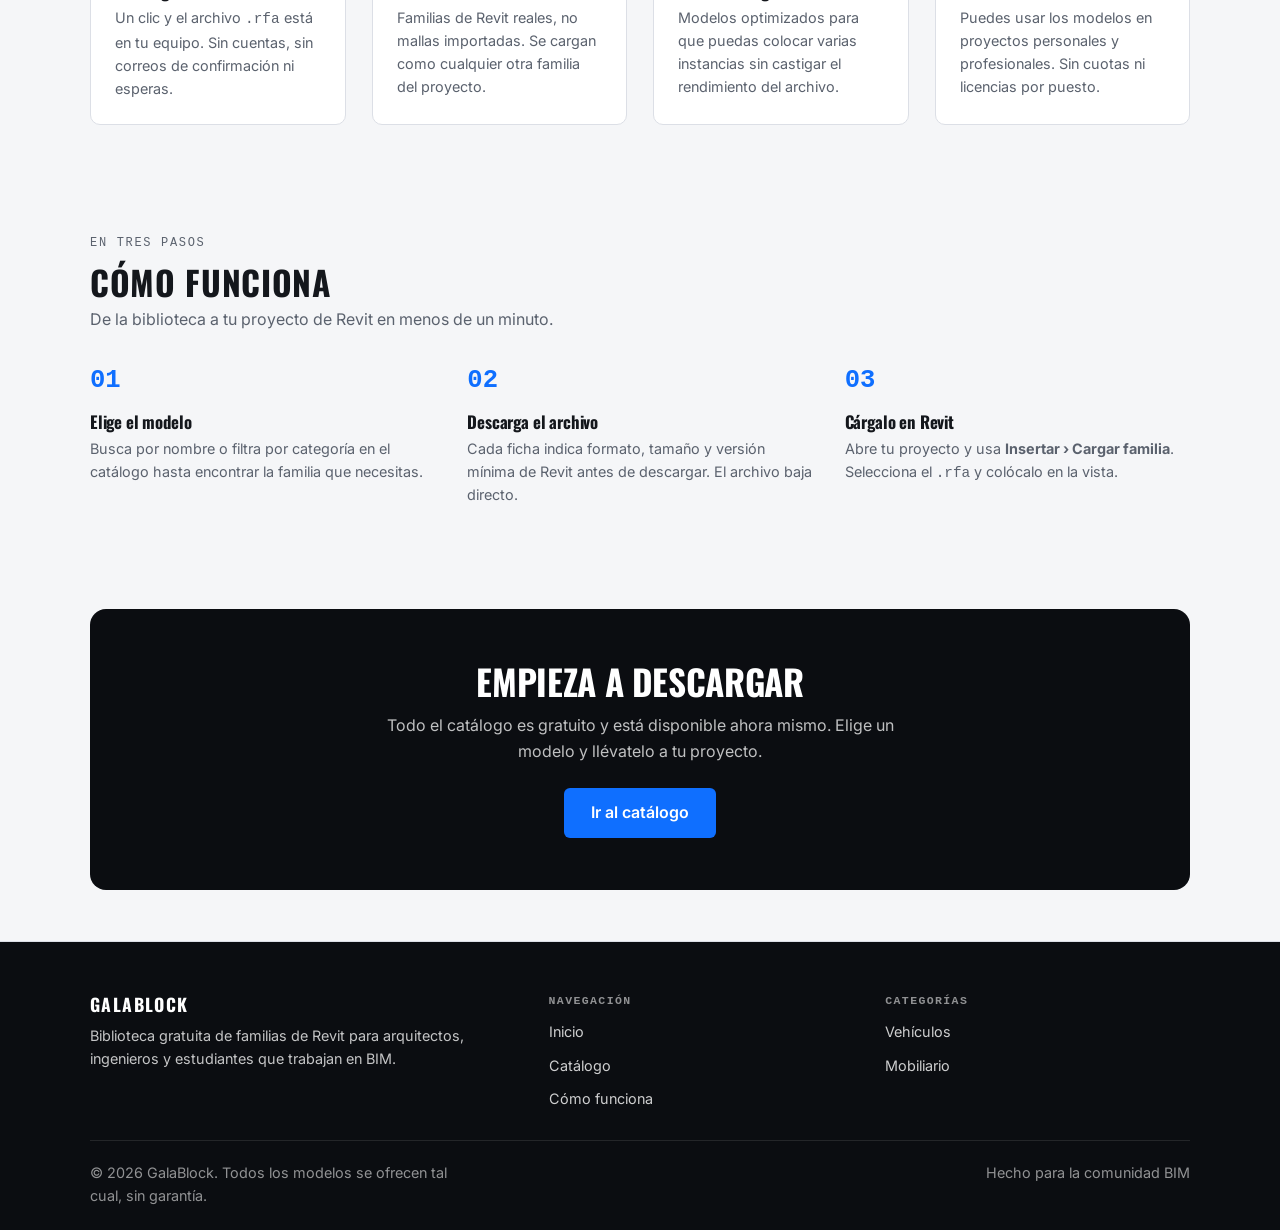
==== commit 36958949: "Corregir 32 defectos encontrados en una revisión adversarial del rediseño Revisión del rediseño en 8" ====
--- a/index.html
+++ b/index.html
@@ -29,6 +29,7 @@
 <link rel="apple-touch-icon" href="favicon.svg">
 <link rel="manifest" href="site.webmanifest">
 
+<link rel="preconnect" href="https://www.topcreativeformat.com">
 <link rel="preconnect" href="https://fonts.googleapis.com">
 <link rel="preconnect" href="https://fonts.gstatic.com" crossorigin>
 <link rel="stylesheet" href="https://fonts.googleapis.com/css2?family=Oswald:wght@500;700&family=Inter:wght@400;500;600&display=swap">
@@ -150,8 +151,115 @@
     </div>
   </section>
 
-  <!-- Espacio publicitario (se mantiene el banner existente) -->
-  <div class="wrap">
+
+  <!-- ===================== Destacados ===================== -->
+  <section class="section section--tight">
+    <div class="wrap">
+      <div class="section-head reveal">
+        <div>
+          <h2>Últimos modelos</h2>
+          <p>Lo más reciente que hemos subido a la biblioteca.</p>
+        </div>
+        <a class="btn btn--ghost" href="products.html">Ver todo el catálogo</a>
+      </div>
+
+      <div class="grid" id="featured-grid" data-limit="3"></div>
+
+      <noscript>
+        <div class="empty-state">
+          <h3>Activa JavaScript para ver el catálogo</h3>
+          <p>Mientras tanto, puedes descargar los modelos directamente:</p>
+          <ul style="list-style:none;display:grid;gap:10px;justify-items:center">
+            <li><a href="galablock.store/LR_Ford_GT40_10353%20(2).rfa" download>Mustang GT500 (RFA, 2,4 MB)</a></li>
+            <li><a href="galablock.store/Concrete_Truck_2012.rfa" download>Concrete Truck (RFA, 2,1 MB)</a></li>
+            <li><a href="galablock.store/Cama%20Queen%20Marcel.rfa" download>Cama Queen Marcel (RFA, 1 MB)</a></li>
+          </ul>
+        </div>
+      </noscript>
+    </div>
+  </section>
+
+  <!-- ===================== Ventajas ===================== -->
+  <section class="section section--tight">
+    <div class="wrap">
+      <ul class="features reveal">
+        <li class="feature">
+          <span class="feature__icon">
+            <svg viewBox="0 0 24 24" fill="none" stroke="currentColor" stroke-width="2" stroke-linecap="round" stroke-linejoin="round" aria-hidden="true"><path d="M21 15v4a2 2 0 0 1-2 2H5a2 2 0 0 1-2-2v-4"/><path d="M7 10l5 5 5-5"/><path d="M12 15V3"/></svg>
+          </span>
+          <h3>Descarga directa</h3>
+          <p>Un clic y el archivo <code>.rfa</code> está en tu equipo. Sin cuentas, sin correos de confirmación ni esperas.</p>
+        </li>
+        <li class="feature">
+          <span class="feature__icon">
+            <svg viewBox="0 0 24 24" fill="none" stroke="currentColor" stroke-width="2" stroke-linecap="round" stroke-linejoin="round" aria-hidden="true"><path d="M12 2 2 7l10 5 10-5z"/><path d="M2 17l10 5 10-5"/><path d="M2 12l10 5 10-5"/></svg>
+          </span>
+          <h3>Formato nativo</h3>
+          <p>Familias de Revit reales, no mallas importadas. Se cargan como cualquier otra familia del proyecto.</p>
+        </li>
+        <li class="feature">
+          <span class="feature__icon">
+            <svg viewBox="0 0 24 24" fill="none" stroke="currentColor" stroke-width="2" stroke-linecap="round" stroke-linejoin="round" aria-hidden="true"><path d="M13 2 3 14h8l-1 8 10-12h-8z"/></svg>
+          </span>
+          <h3>Geometría ligera</h3>
+          <p>Modelos optimizados para que puedas colocar varias instancias sin castigar el rendimiento del archivo.</p>
+        </li>
+        <li class="feature">
+          <span class="feature__icon">
+            <svg viewBox="0 0 24 24" fill="none" stroke="currentColor" stroke-width="2" stroke-linecap="round" stroke-linejoin="round" aria-hidden="true"><path d="M20 6 9 17l-5-5"/></svg>
+          </span>
+          <h3>Uso libre</h3>
+          <p>Puedes usar los modelos en proyectos personales y profesionales. Sin cuotas ni licencias por puesto.</p>
+        </li>
+      </ul>
+    </div>
+  </section>
+
+  <!-- ===================== Cómo funciona ===================== -->
+  <section class="section section--tight" id="como-funciona">
+    <div class="wrap">
+      <div class="section-head reveal">
+        <div>
+          <p class="eyebrow">En tres pasos</p>
+          <h2>Cómo funciona</h2>
+          <p>De la biblioteca a tu proyecto de Revit en menos de un minuto.</p>
+        </div>
+      </div>
+      <ol class="steps reveal">
+        <li class="step">
+          <h3>Elige el modelo</h3>
+          <p>Busca por nombre o filtra por categoría en el catálogo hasta encontrar la familia que necesitas.</p>
+        </li>
+        <li class="step">
+          <h3>Descarga el archivo</h3>
+          <p>Cada ficha indica formato, tamaño y versión mínima de Revit antes de descargar. El archivo baja directo.</p>
+        </li>
+        <li class="step">
+          <h3>Cárgalo en Revit</h3>
+          <p>Abre tu proyecto y usa <strong>Insertar › Cargar familia</strong>. Selecciona el <code>.rfa</code> y colócalo en la vista.</p>
+        </li>
+      </ol>
+    </div>
+  </section>
+
+  <!-- ===================== CTA ===================== -->
+  <section class="section section--tight">
+    <div class="wrap">
+      <div class="cta reveal">
+        <h2>Empieza a descargar</h2>
+        <p>Todo el catálogo es gratuito y está disponible ahora mismo. Elige un modelo y llévatelo a tu proyecto.</p>
+        <a class="btn btn--primary btn--lg" href="products.html">Ir al catálogo</a>
+      </div>
+    </div>
+  </section>
+
+  <!-- Los scripts de contenido van ANTES del banner de terceros: así un
+       host lento o bloqueado no puede retrasar el pintado del catálogo.
+       El anuncio conserva su posición visual con `order` en styles.css. -->
+  <script src="assets/js/products.js"></script>
+  <script src="assets/js/app.js"></script>
+
+  <div class="wrap ad-host ad-host--top">
     <aside class="ad-slot" aria-label="Publicidad">
       <script>
         atOptions = {
@@ -165,108 +273,6 @@
       <script src="https://www.topcreativeformat.com/94309094bdf5b0afbe1424dee0899a27/invoke.js"></script>
     </aside>
   </div>
-
-  <!-- ===================== Destacados ===================== -->
-  <section class="section section--tight">
-    <div class="wrap">
-      <div class="section-head reveal">
-        <div>
-          <h2>Últimos modelos</h2>
-          <p>Lo más reciente que hemos subido a la biblioteca.</p>
-        </div>
-        <a class="btn btn--ghost" href="products.html">Ver todo el catálogo</a>
-      </div>
-
-      <div class="grid" id="featured-grid" data-limit="3"></div>
-
-      <noscript>
-        <div class="empty-state">
-          <h3>Activa JavaScript para ver el catálogo</h3>
-          <p>Mientras tanto, puedes descargar los modelos directamente:</p>
-          <ul style="list-style:none;display:grid;gap:10px;justify-items:center">
-            <li><a href="galablock.store/LR_Ford_GT40_10353%20(2).rfa" download>Mustang GT500 (RFA, 2,4 MB)</a></li>
-            <li><a href="galablock.store/Concrete_Truck_2012.rfa" download>Concrete Truck (RFA, 2,1 MB)</a></li>
-            <li><a href="galablock.store/Cama%20Queen%20Marcel.rfa" download>Cama Queen Marcel (RFA, 1 MB)</a></li>
-          </ul>
-        </div>
-      </noscript>
-    </div>
-  </section>
-
-  <!-- ===================== Ventajas ===================== -->
-  <section class="section section--tight">
-    <div class="wrap">
-      <ul class="features reveal">
-        <li class="feature">
-          <span class="feature__icon">
-            <svg viewBox="0 0 24 24" fill="none" stroke="currentColor" stroke-width="2" stroke-linecap="round" stroke-linejoin="round" aria-hidden="true"><path d="M21 15v4a2 2 0 0 1-2 2H5a2 2 0 0 1-2-2v-4"/><path d="M7 10l5 5 5-5"/><path d="M12 15V3"/></svg>
-          </span>
-          <h3>Descarga directa</h3>
-          <p>Un clic y el archivo <code>.rfa</code> está en tu equipo. Sin cuentas, sin correos de confirmación ni esperas.</p>
-        </li>
-        <li class="feature">
-          <span class="feature__icon">
-            <svg viewBox="0 0 24 24" fill="none" stroke="currentColor" stroke-width="2" stroke-linecap="round" stroke-linejoin="round" aria-hidden="true"><path d="M12 2 2 7l10 5 10-5z"/><path d="M2 17l10 5 10-5"/><path d="M2 12l10 5 10-5"/></svg>
-          </span>
-          <h3>Formato nativo</h3>
-          <p>Familias de Revit reales, no mallas importadas. Se cargan como cualquier otra familia del proyecto.</p>
-        </li>
-        <li class="feature">
-          <span class="feature__icon">
-            <svg viewBox="0 0 24 24" fill="none" stroke="currentColor" stroke-width="2" stroke-linecap="round" stroke-linejoin="round" aria-hidden="true"><path d="M13 2 3 14h8l-1 8 10-12h-8z"/></svg>
-          </span>
-          <h3>Geometría ligera</h3>
-          <p>Modelos optimizados para que puedas colocar varias instancias sin castigar el rendimiento del archivo.</p>
-        </li>
-        <li class="feature">
-          <span class="feature__icon">
-            <svg viewBox="0 0 24 24" fill="none" stroke="currentColor" stroke-width="2" stroke-linecap="round" stroke-linejoin="round" aria-hidden="true"><path d="M20 6 9 17l-5-5"/></svg>
-          </span>
-          <h3>Uso libre</h3>
-          <p>Puedes usar los modelos en proyectos personales y profesionales. Sin cuotas ni licencias por puesto.</p>
-        </li>
-      </ul>
-    </div>
-  </section>
-
-  <!-- ===================== Cómo funciona ===================== -->
-  <section class="section section--tight" id="como-funciona">
-    <div class="wrap">
-      <div class="section-head reveal">
-        <div>
-          <p class="eyebrow">En tres pasos</p>
-          <h2>Cómo funciona</h2>
-          <p>De la biblioteca a tu proyecto de Revit en menos de un minuto.</p>
-        </div>
-      </div>
-      <ol class="steps reveal">
-        <li class="step">
-          <h3>Elige el modelo</h3>
-          <p>Busca por nombre o filtra por categoría en el catálogo hasta encontrar la familia que necesitas.</p>
-        </li>
-        <li class="step">
-          <h3>Descarga el archivo</h3>
-          <p>Cada ficha indica formato, tamaño y versión mínima de Revit antes de descargar. El archivo baja directo.</p>
-        </li>
-        <li class="step">
-          <h3>Cárgalo en Revit</h3>
-          <p>Abre tu proyecto y usa <strong>Insertar › Cargar familia</strong>. Selecciona el <code>.rfa</code> y colócalo en la vista.</p>
-        </li>
-      </ol>
-    </div>
-  </section>
-
-  <!-- ===================== CTA ===================== -->
-  <section class="section section--tight">
-    <div class="wrap">
-      <div class="cta reveal">
-        <h2>Empieza a descargar</h2>
-        <p>Todo el catálogo es gratuito y está disponible ahora mismo. Elige un modelo y llévatelo a tu proyecto.</p>
-        <a class="btn btn--primary btn--lg" href="products.html">Ir al catálogo</a>
-      </div>
-    </div>
-  </section>
-
 </main>
 
 <footer class="site-footer">
@@ -299,7 +305,5 @@
   </div>
 </footer>
 
-<script src="assets/js/products.js"></script>
-<script src="assets/js/app.js"></script>
 </body>
 </html>
--- a/assets/css/styles.css
+++ b/assets/css/styles.css
@@ -16,7 +16,7 @@
   /* Text */
   --text:          #14171c;
   --text-muted:    #5b626e;
-  --text-faint:    #868d99;
+  --text-faint:    #656c78;  /* 5.0:1 sobre blanco; el anterior #868d99 daba 3.34:1 */
   --text-inverse:  #ffffff;
 
   /* Brand */
@@ -172,7 +172,18 @@
   padding-inline: var(--gutter);
 }
 
-main { flex: 1 0 auto; }
+/* `main` es flex en columna para poder recolocar el bloque de anuncio, que
+   va ÚLTIMO en el DOM (después de los scripts) para que un tercero lento no
+   retrase el pintado del contenido. `order` le devuelve su sitio visual. */
+main {
+  flex: 1 0 auto;
+  display: flex;
+  flex-direction: column;
+}
+main > * { min-width: 0; }
+.hero { order: -2; }            /* portada: el anuncio va justo tras el hero */
+.ad-host--top { order: -1; }
+#related-section { order: 1; }  /* ficha: el anuncio va antes de los relacionados */
 
 .section { padding-block: clamp(48px, 7vw, 88px); }
 .section--tight { padding-block: clamp(32px, 4vw, 52px); }
@@ -185,6 +196,7 @@
   flex-wrap: wrap;
   margin-bottom: 28px;
 }
+.section-head h1,
 .section-head h2 {
   font-size: clamp(1.5rem, 3.4vw, 2.1rem);
   text-transform: uppercase;
@@ -222,6 +234,7 @@
   position: sticky;
   top: 0;
   z-index: 1000;
+  background: var(--brand); /* alternativa para navegadores sin color-mix() */
   background: color-mix(in srgb, var(--brand) 92%, transparent);
   backdrop-filter: saturate(180%) blur(12px);
   -webkit-backdrop-filter: saturate(180%) blur(12px);
@@ -362,6 +375,7 @@
 }
 :root[data-theme="dark"] .btn--dark,
 .btn--dark { }
+.btn--dark:hover { background: #22262f; }
 .btn--dark:hover { background: color-mix(in srgb, var(--brand) 82%, var(--accent)); }
 
 .btn--ghost {
@@ -642,6 +656,13 @@
   transition: border-color .18s var(--ease), box-shadow .18s var(--ease);
 }
 .search input::placeholder { color: var(--text-faint); }
+/* Ocultamos el aspa nativa: ya pintamos .search__clear y saldrían dos. */
+.search input::-webkit-search-cancel-button,
+.search input::-webkit-search-decoration {
+  -webkit-appearance: none;
+  appearance: none;
+  display: none;
+}
 .search input:focus {
   outline: none;
   border-color: var(--accent);
@@ -678,7 +699,7 @@
 }
 .field select {
   padding: 10px 32px 10px 12px;
-  background: var(--bg) url("data:image/svg+xml,%3Csvg xmlns='http://www.w3.org/2000/svg' viewBox='0 0 24 24' fill='none' stroke='%23868d99' stroke-width='2.2' stroke-linecap='round'%3E%3Cpath d='M6 9l6 6 6-6'/%3E%3C/svg%3E") no-repeat right 9px center / 15px;
+  background: var(--bg) url("data:image/svg+xml,%3Csvg xmlns='http://www.w3.org/2000/svg' viewBox='0 0 24 24' fill='none' stroke='%23656c78' stroke-width='2.2' stroke-linecap='round'%3E%3Cpath d='M6 9l6 6 6-6'/%3E%3C/svg%3E") no-repeat right 9px center / 15px;
   border: 1px solid var(--border);
   border-radius: var(--radius-sm);
   font-size: .9rem;
@@ -798,6 +819,7 @@
   margin-bottom: 12px;
 }
 .cta p {
+  color: rgba(255, 255, 255, .76); /* alternativa sin color-mix() */
   color: color-mix(in srgb, var(--brand-contrast) 74%, transparent);
   max-width: 54ch;
   margin: 0 auto 24px;
@@ -829,6 +851,11 @@
 @media (max-width: 860px) {
   .detail { grid-template-columns: 1fr; }
 }
+
+/* Reserva el alto de la ficha antes de que el JS la rellene, para que el
+   anuncio y "Otros modelos" no salten hacia abajo (CLS). Sólo con JS activo:
+   sin él no queremos un hueco fantasma. */
+:root.js #product-detail:empty { min-height: clamp(520px, 58vw, 680px); }
 
 .detail__figure {
   margin: 0;
@@ -900,6 +927,7 @@
   margin-top: 16px;
   border-radius: var(--radius-sm);
   background: var(--accent-soft);
+  border: 1px solid var(--border);
   border: 1px solid color-mix(in srgb, var(--accent) 28%, transparent);
   font-size: .84rem;
   color: var(--text-muted);
@@ -922,15 +950,30 @@
 .site-footer {
   margin-top: auto;
   background: var(--brand);
+  color: rgba(255, 255, 255, .78); /* alternativa sin color-mix() */
   color: color-mix(in srgb, var(--brand-contrast) 76%, transparent);
   padding-block: clamp(36px, 5vw, 52px) 24px;
   border-top: 1px solid var(--border);
 }
 .site-footer__grid {
   display: grid;
-  grid-template-columns: minmax(0, 1.4fr) repeat(auto-fit, minmax(150px, 1fr));
+  /* Rejilla explícita a propósito: con `repeat(auto-fit, minmax(150px,1fr))`
+     detrás de una pista `minmax(0, …)`, el recuento de repeticiones cuenta esa
+     primera pista como 0px y creaba una 2ª columna antes de que cupiese, lo que
+     dejaba el bloque de marca entre 0 y 17px (visible a 396-470px). */
+  grid-template-columns: 1fr;
   gap: 32px;
   padding-bottom: 28px;
+}
+@media (min-width: 560px) {
+  .site-footer__grid { grid-template-columns: repeat(2, minmax(150px, 1fr)); }
+  .site-footer__grid > :first-child { grid-column: 1 / -1; }
+}
+@media (min-width: 860px) {
+  .site-footer__grid {
+    grid-template-columns: minmax(240px, 1.4fr) repeat(2, minmax(150px, 1fr));
+  }
+  .site-footer__grid > :first-child { grid-column: auto; }
 }
 .site-footer h2 {
   font-size: 1.1rem;
@@ -945,12 +988,14 @@
   font-weight: 600;
   letter-spacing: .12em;
   text-transform: uppercase;
+  color: rgba(255, 255, 255, .58); /* alternativa sin color-mix() */
   color: color-mix(in srgb, var(--brand-contrast) 55%, transparent);
   margin-bottom: 12px;
 }
 .site-footer p { font-size: .9rem; max-width: 42ch; }
 .site-footer ul { list-style: none; display: grid; gap: 8px; }
 .site-footer a {
+  color: rgba(255, 255, 255, .82); /* alternativa sin color-mix() */
   color: color-mix(in srgb, var(--brand-contrast) 80%, transparent);
   font-size: .9rem;
   text-decoration: none;
@@ -964,6 +1009,7 @@
   gap: 10px 20px;
   justify-content: space-between;
   font-size: .82rem;
+  color: rgba(255, 255, 255, .58); /* alternativa sin color-mix() */
   color: color-mix(in srgb, var(--brand-contrast) 55%, transparent);
 }
 
@@ -982,7 +1028,8 @@
   color: var(--accent);
   letter-spacing: -0.04em;
 }
-.error-page h1 {
+.error-page h1,
+.error-page h2 {
   font-size: clamp(1.4rem, 4vw, 2rem);
   text-transform: uppercase;
   margin: 14px 0 10px;
@@ -1018,3 +1065,17 @@
   body { background: #fff; color: #000; }
   .detail { grid-template-columns: 1fr; }
 }
+
+/* --- Contraste en tema oscuro ------------------------------------------
+   `--accent` y `--success` se aclaran en oscuro, así que el texto blanco que
+   funciona en claro se queda muy por debajo del 4.5:1 de la AA. Sobre esos
+   fondos claros el texto pasa a ser oscuro.
+     .btn--primary  #fff sobre #4d94ff = 3.00:1  ->  #0c0e12 = 6.4:1
+     .card__free    #fff sobre #35c58c = 2.21:1  ->  #0c0e12 = 8.8:1          */
+:root[data-theme="dark"] .btn--primary,
+:root[data-theme="dark"] .card__free { color: var(--text-inverse); }
+
+@media (prefers-color-scheme: dark) {
+  :root:not([data-theme="light"]) .btn--primary,
+  :root:not([data-theme="light"]) .card__free { color: var(--text-inverse); }
+}
